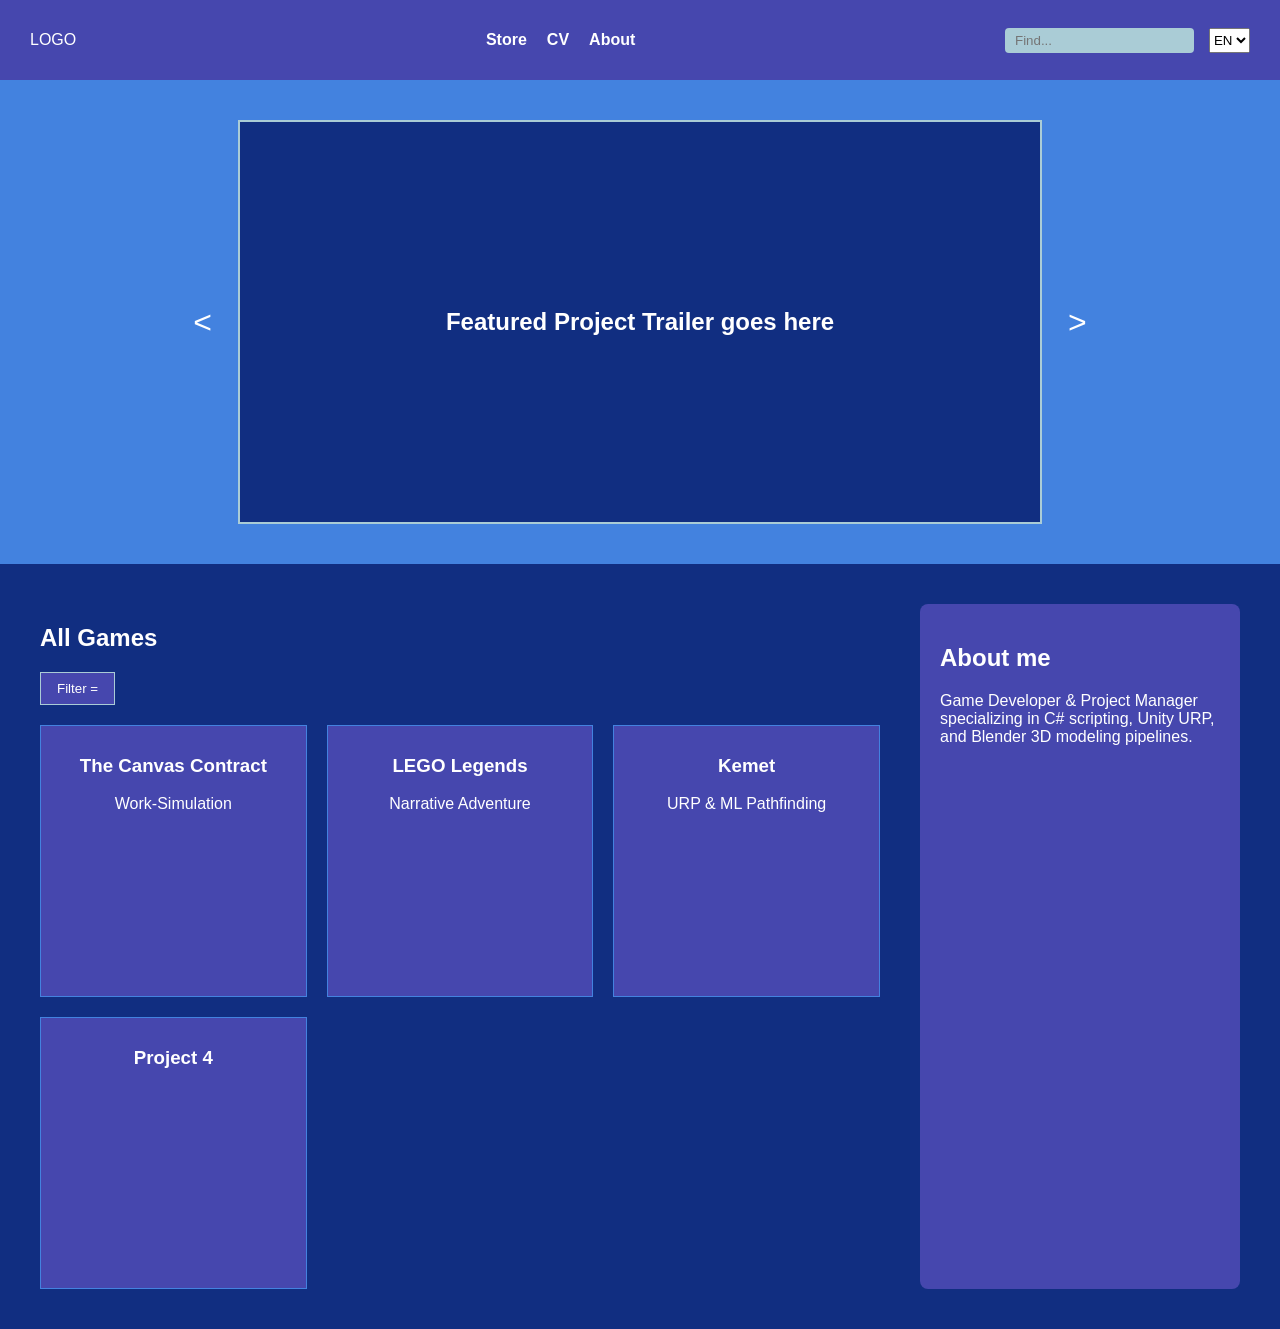
==== index.html @ d2146a0a "base system added" ====
<!DOCTYPE html>
<html lang="en">

<head>
    <meta charset="UTF-8">
    <meta name="viewport" content="width=device-width, initial-scale=1.0">
    <title>My Game Store Portfolio</title>
    <link rel="stylesheet" href="styles.css">
</head>

<body>

    <nav>
        <div class="logo">LOGO</div>
        <ul class="nav-links">
            <li><a href="index.html">Store</a></li>
            <li><a href="#">CV</a></li>
            <li><a href="#">About</a></li>
        </ul>
        <div class="nav-controls">
            <input type="text" class="search-bar" placeholder="Find...">
            <select class="language-dropdown">
                <option>EN</option>
            </select>
        </div>
    </nav>

    <header class="hero">
        <button class="carousel-btn" id="prevBtn">&lt;</button>
        <div class="hero-content">
            <h2>Featured Project Trailer goes here</h2>
        </div>
        <button class="carousel-btn" id="nextBtn">&gt;</button>
    </header>

    <div class="main-content">
        <section class="games-section">
            <h2>All Games</h2>
            <button class="filter-btn">Filter =</button>
            <div class="games-grid">
                <div class="game-card" onclick="window.location.href='game.html'">
                    <h3>The Canvas Contract</h3>
                    <p>Work-Simulation</p>
                </div>
                <div class="game-card" onclick="window.location.href='game.html'">
                    <h3>LEGO Legends</h3>
                    <p>Narrative Adventure</p>
                </div>
                <div class="game-card" onclick="window.location.href='game.html'">
                    <h3>Kemet</h3>
                    <p>URP & ML Pathfinding</p>
                </div>
                <div class="game-card">
                    <h3>Project 4</h3>
                </div>
            </div>
        </section>

        <aside class="about-section">
            <h2>About me</h2>
            <p>Game Developer & Project Manager specializing in C# scripting, Unity URP, and Blender 3D modeling
                pipelines.</p>
            <div class="social-icons">
            </div>
        </aside>
    </div>

    <script src="script.js"></script>
</body>

</html>
---- styles.css ----
/* --- CSS VARIABLES (Your Color Palette) --- */
:root {
    --dark-navy: #112e81;
    --royal-blue: #4647ae;
    --bright-blue: #4382df;
    --ice-blue: #aaccd6;
    --white: #ffffff;
}

body {
    margin: 0;
    font-family: 'Segoe UI', Tahoma, Geneva, Verdana, sans-serif;
    background-color: var(--dark-navy);
    color: var(--white);
}

/* --- NAVIGATION BAR --- */
nav {
    display: flex;
    justify-content: space-between;
    align-items: center;
    padding: 15px 30px;
    background-color: var(--royal-blue);
}

.nav-links {
    display: flex;
    gap: 20px;
    list-style: none;
}

.nav-links a {
    color: var(--white);
    text-decoration: none;
    font-weight: bold;
}

.nav-controls {
    display: flex;
    gap: 15px;
}

.search-bar {
    padding: 5px 10px;
    border: none;
    border-radius: 4px;
    background-color: var(--ice-blue);
}

/* --- HOMEPAGE HERO CAROUSEL --- */
.hero {
    display: flex;
    justify-content: center;
    align-items: center;
    padding: 40px;
    background-color: var(--bright-blue);
    gap: 20px;
}

.carousel-btn {
    background: none;
    border: none;
    color: var(--white);
    font-size: 2rem;
    cursor: pointer;
}

.hero-content {
    width: 800px;
    height: 400px;
    background-color: var(--dark-navy);
    border: 2px solid var(--ice-blue);
    display: flex;
    justify-content: center;
    align-items: center;
}

/* --- GAMES GRID & ABOUT --- */
.main-content {
    display: flex;
    padding: 40px;
    gap: 40px;
}

.games-section {
    flex: 3;
}

.filter-btn {
    background-color: var(--royal-blue);
    color: var(--white);
    border: 1px solid var(--ice-blue);
    padding: 8px 16px;
    margin-bottom: 20px;
    cursor: pointer;
}

.games-grid {
    display: grid;
    grid-template-columns: repeat(auto-fill, minmax(200px, 1fr));
    gap: 20px;
}

.game-card {
    background-color: var(--royal-blue);
    height: 250px;
    border: 1px solid var(--bright-blue);
    padding: 10px;
    text-align: center;
    cursor: pointer;
    transition: transform 0.2s;
}

.game-card:hover {
    transform: scale(1.05);
    border-color: var(--ice-blue);
}

.about-section {
    flex: 1;
    background-color: var(--royal-blue);
    padding: 20px;
    border-radius: 8px;
}

/* --- GAME DETAILS PAGE --- */
.game-details-container {
    padding: 40px;
    max-width: 1000px;
    margin: 0 auto;
}

.media-viewer {
    background-color: var(--royal-blue);
    height: 500px;
    margin-bottom: 10px;
    border: 2px solid var(--ice-blue);
}

.thumbnail-strip {
    display: flex;
    gap: 10px;
    margin-bottom: 20px;
}

.thumb {
    width: 100px;
    height: 60px;
    background-color: var(--bright-blue);
    cursor: pointer;
}

.play-btn {
    background-color: var(--ice-blue);
    color: var(--dark-navy);
    font-size: 1.5rem;
    font-weight: bold;
    padding: 15px 40px;
    border: none;
    border-radius: 5px;
    cursor: pointer;
    width: 100%;
    margin-bottom: 30px;
}

.info-grid {
    display: grid;
    grid-template-columns: 1fr 1fr;
    gap: 30px;
}

.info-box {
    background-color: var(--royal-blue);
    padding: 20px;
    border-radius: 8px;
}
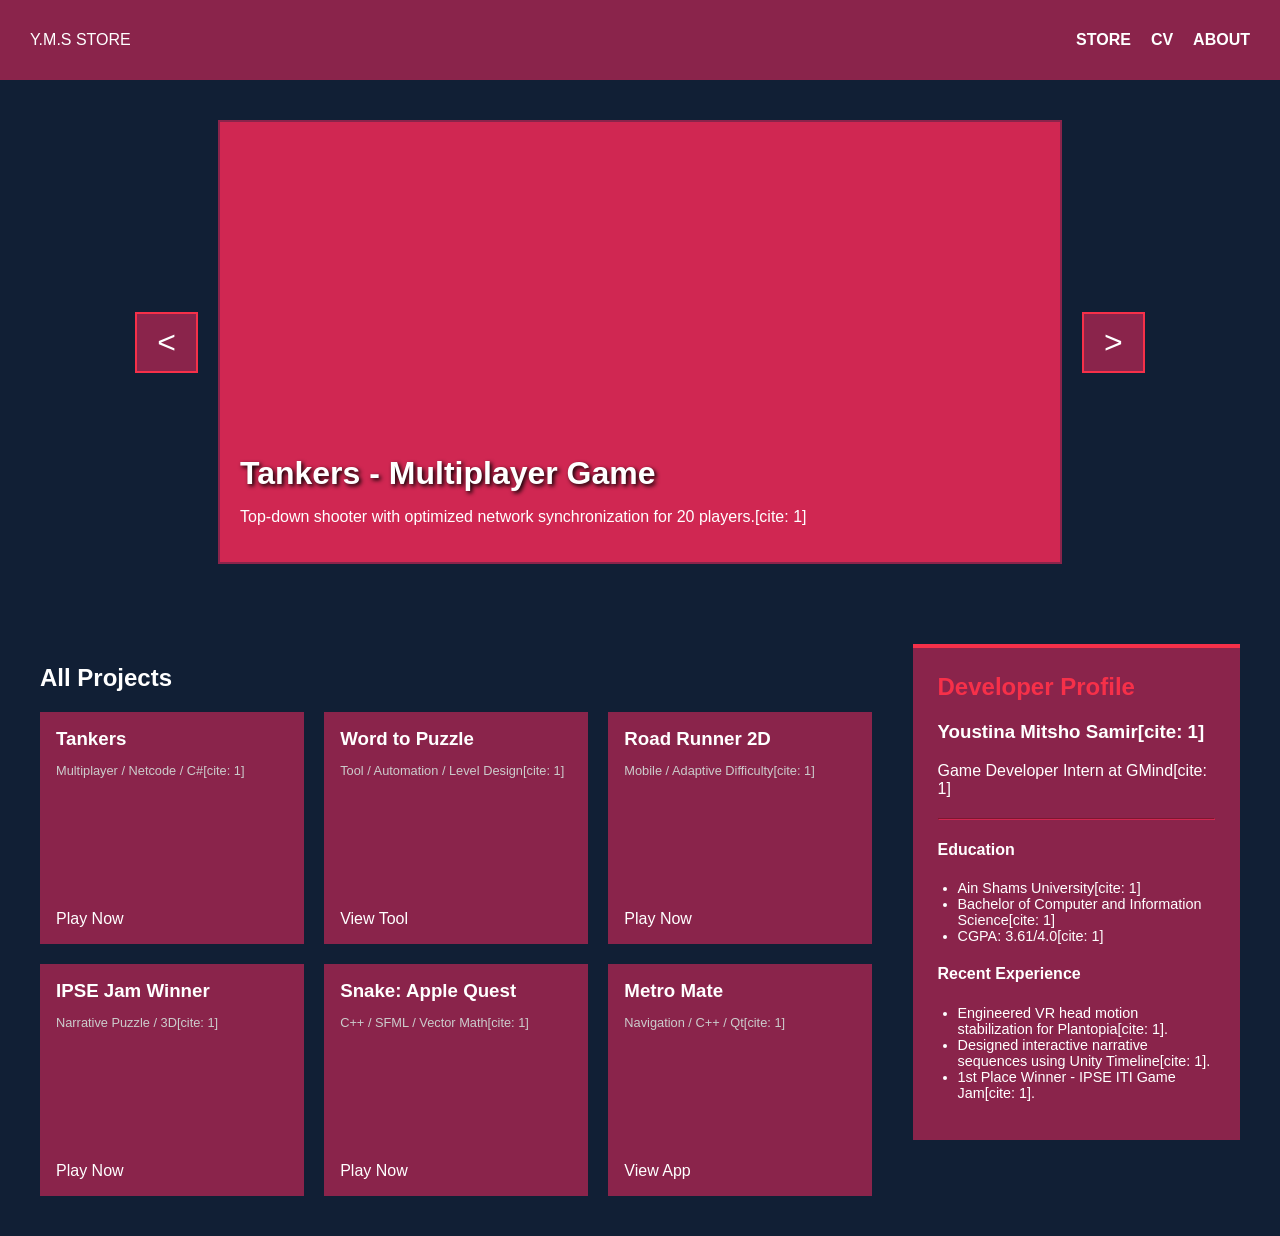
==== commit 51659a65: "palette change and adding info" ====
--- a/index.html
+++ b/index.html
@@ -4,64 +4,107 @@
 <head>
     <meta charset="UTF-8">
     <meta name="viewport" content="width=device-width, initial-scale=1.0">
-    <title>My Game Store Portfolio</title>
+    <title>Youstina Mitsho Samir | Game Developer Store</title>
     <link rel="stylesheet" href="styles.css">
 </head>
 
 <body>
 
     <nav>
-        <div class="logo">LOGO</div>
+        <div class="logo">Y.M.S STORE</div>
         <ul class="nav-links">
             <li><a href="index.html">Store</a></li>
             <li><a href="#">CV</a></li>
             <li><a href="#">About</a></li>
         </ul>
-        <div class="nav-controls">
-            <input type="text" class="search-bar" placeholder="Find...">
-            <select class="language-dropdown">
-                <option>EN</option>
-            </select>
-        </div>
     </nav>
 
     <header class="hero">
         <button class="carousel-btn" id="prevBtn">&lt;</button>
-        <div class="hero-content">
-            <h2>Featured Project Trailer goes here</h2>
+        <div class="hero-content" id="heroDisplay">
+            <div class="hero-info">
+                <h2 id="heroTitle">Tankers - Multiplayer Game</h2>
+                <p id="heroDesc">Top-down shooter with optimized network synchronization for 20 players.[cite: 1]</p>
+            </div>
         </div>
         <button class="carousel-btn" id="nextBtn">&gt;</button>
     </header>
 
     <div class="main-content">
         <section class="games-section">
-            <h2>All Games</h2>
-            <button class="filter-btn">Filter =</button>
+            <h2>All Projects</h2>
             <div class="games-grid">
+                <!-- Project 1 -->
                 <div class="game-card" onclick="window.location.href='game.html'">
-                    <h3>The Canvas Contract</h3>
-                    <p>Work-Simulation</p>
+                    <div>
+                        <h3>Tankers</h3>
+                        <p class="game-tags">Multiplayer / Netcode / C#[cite: 1]</p>
+                    </div>
+                    <span>Play Now</span>
                 </div>
-                <div class="game-card" onclick="window.location.href='game.html'">
-                    <h3>LEGO Legends</h3>
-                    <p>Narrative Adventure</p>
+                <!-- Project 2 -->
+                <div class="game-card">
+                    <div>
+                        <h3>Word to Puzzle</h3>
+                        <p class="game-tags">Tool / Automation / Level Design[cite: 1]</p>
+                    </div>
+                    <span>View Tool</span>
                 </div>
-                <div class="game-card" onclick="window.location.href='game.html'">
-                    <h3>Kemet</h3>
-                    <p>URP & ML Pathfinding</p>
+                <!-- Project 3 -->
+                <div class="game-card">
+                    <div>
+                        <h3>Road Runner 2D</h3>
+                        <p class="game-tags">Mobile / Adaptive Difficulty[cite: 1]</p>
+                    </div>
+                    <span>Play Now</span>
                 </div>
+                <!-- Project 4 -->
                 <div class="game-card">
-                    <h3>Project 4</h3>
+                    <div>
+                        <h3>IPSE Jam Winner</h3>
+                        <p class="game-tags">Narrative Puzzle / 3D[cite: 1]</p>
+                    </div>
+                    <span>Play Now</span>
+                </div>
+                <!-- Project 5 -->
+                <div class="game-card">
+                    <div>
+                        <h3>Snake: Apple Quest</h3>
+                        <p class="game-tags">C++ / SFML / Vector Math[cite: 1]</p>
+                    </div>
+                    <span>Play Now</span>
+                </div>
+                <!-- Project 6 -->
+                <div class="game-card">
+                    <div>
+                        <h3>Metro Mate</h3>
+                        <p class="game-tags">Navigation / C++ / Qt[cite: 1]</p>
+                    </div>
+                    <span>View App</span>
                 </div>
             </div>
         </section>
 
         <aside class="about-section">
-            <h2>About me</h2>
-            <p>Game Developer & Project Manager specializing in C# scripting, Unity URP, and Blender 3D modeling
-                pipelines.</p>
-            <div class="social-icons">
-            </div>
+            <h2>Developer Profile</h2>
+            <h3>Youstina Mitsho Samir[cite: 1]</h3>
+            <p>Game Developer Intern at GMind[cite: 1]</p>
+
+            <hr style="border-color: var(--card-light); margin: 20px 0;">
+
+            <h4>Education</h4>
+            <ul class="cv-list">
+                <li>Ain Shams University[cite: 1]</li>
+                <li>Bachelor of Computer and Information Science[cite: 1]</li>
+                <li>CGPA: 3.61/4.0[cite: 1]</li>
+            </ul>
+
+            <h4>Recent Experience</h4>
+            <ul class="cv-list">
+                <li>Engineered VR head motion stabilization for Plantopia[cite: 1].</li>
+                <li>Designed interactive narrative sequences using Unity Timeline[cite: 1].</li>
+                <li>1st Place Winner - IPSE ITI Game Jam[cite: 1].</li>
+            </ul>
         </aside>
     </div>
 
--- a/styles.css
+++ b/styles.css
@@ -1,26 +1,28 @@
-/* --- CSS VARIABLES (Your Color Palette) --- */
+/* --- CSS VARIABLES (New Palette) --- */
 :root {
-    --dark-navy: #112e81;
-    --royal-blue: #4647ae;
-    --bright-blue: #4382df;
-    --ice-blue: #aaccd6;
-    --white: #ffffff;
+    --base-dark: #111f35;
+    --card-dark: #8a244b;
+    --card-light: #d02752;
+    --action-red: #f63049;
+    --text-main: #ffffff;
+    --text-muted: #cccccc;
 }
 
 body {
     margin: 0;
     font-family: 'Segoe UI', Tahoma, Geneva, Verdana, sans-serif;
-    background-color: var(--dark-navy);
-    color: var(--white);
+    background-color: var(--base-dark);
+    color: var(--text-main);
 }
 
-/* --- NAVIGATION BAR --- */
+/* --- NAVIGATION --- */
 nav {
     display: flex;
     justify-content: space-between;
     align-items: center;
     padding: 15px 30px;
-    background-color: var(--royal-blue);
+    background-color: var(--card-dark);
+    box-shadow: 0 4px 6px rgba(0, 0, 0, 0.3);
 }
 
 .nav-links {
@@ -30,52 +32,60 @@
 }
 
 .nav-links a {
-    color: var(--white);
+    color: var(--text-main);
     text-decoration: none;
     font-weight: bold;
+    text-transform: uppercase;
 }
 
-.nav-controls {
-    display: flex;
-    gap: 15px;
+.nav-links a:hover {
+    color: var(--action-red);
 }
 
-.search-bar {
-    padding: 5px 10px;
-    border: none;
-    border-radius: 4px;
-    background-color: var(--ice-blue);
-}
-
-/* --- HOMEPAGE HERO CAROUSEL --- */
+/* --- HERO CAROUSEL --- */
 .hero {
     display: flex;
     justify-content: center;
     align-items: center;
     padding: 40px;
-    background-color: var(--bright-blue);
+    background-color: var(--base-dark);
     gap: 20px;
 }
 
 .carousel-btn {
-    background: none;
-    border: none;
-    color: var(--white);
+    background-color: var(--card-dark);
+    border: 2px solid var(--action-red);
+    color: var(--text-main);
     font-size: 2rem;
+    padding: 10px 20px;
     cursor: pointer;
+    transition: 0.3s;
+}
+
+.carousel-btn:hover {
+    background-color: var(--action-red);
 }
 
 .hero-content {
     width: 800px;
     height: 400px;
-    background-color: var(--dark-navy);
-    border: 2px solid var(--ice-blue);
+    background-color: var(--card-light);
     display: flex;
-    justify-content: center;
-    align-items: center;
+    flex-direction: column;
+    justify-content: flex-end;
+    padding: 20px;
+    background-size: cover;
+    background-position: center;
+    border: 2px solid var(--card-dark);
 }
 
-/* --- GAMES GRID & ABOUT --- */
+.hero-info h2 {
+    margin: 0 0 10px 0;
+    font-size: 2rem;
+    text-shadow: 2px 2px 4px #000;
+}
+
+/* --- MAIN CONTENT & GRID --- */
 .main-content {
     display: flex;
     padding: 40px;
@@ -86,91 +96,56 @@
     flex: 3;
 }
 
-.filter-btn {
-    background-color: var(--royal-blue);
-    color: var(--white);
-    border: 1px solid var(--ice-blue);
-    padding: 8px 16px;
-    margin-bottom: 20px;
-    cursor: pointer;
-}
-
 .games-grid {
     display: grid;
-    grid-template-columns: repeat(auto-fill, minmax(200px, 1fr));
+    grid-template-columns: repeat(auto-fill, minmax(220px, 1fr));
     gap: 20px;
 }
 
 .game-card {
-    background-color: var(--royal-blue);
-    height: 250px;
-    border: 1px solid var(--bright-blue);
-    padding: 10px;
-    text-align: center;
+    background-color: var(--card-dark);
+    border: 1px solid var(--card-dark);
+    padding: 15px;
+    text-align: left;
     cursor: pointer;
-    transition: transform 0.2s;
+    transition: all 0.2s ease-in-out;
+    display: flex;
+    flex-direction: column;
+    justify-content: space-between;
+    height: 200px;
 }
 
 .game-card:hover {
-    transform: scale(1.05);
-    border-color: var(--ice-blue);
+    transform: translateY(-5px);
+    background-color: var(--card-light);
+    border-color: var(--action-red);
+    box-shadow: 0 5px 15px rgba(246, 48, 73, 0.4);
 }
 
+.game-card h3 {
+    margin: 0 0 10px 0;
+}
+
+.game-tags {
+    font-size: 0.8rem;
+    color: var(--text-muted);
+}
+
+/* --- ABOUT ME SIDEBAR --- */
 .about-section {
     flex: 1;
-    background-color: var(--royal-blue);
-    padding: 20px;
-    border-radius: 8px;
+    background-color: var(--card-dark);
+    padding: 25px;
+    height: fit-content;
+    border-top: 4px solid var(--action-red);
 }
 
-/* --- GAME DETAILS PAGE --- */
-.game-details-container {
-    padding: 40px;
-    max-width: 1000px;
-    margin: 0 auto;
+.about-section h2 {
+    margin-top: 0;
+    color: var(--action-red);
 }
 
-.media-viewer {
-    background-color: var(--royal-blue);
-    height: 500px;
-    margin-bottom: 10px;
-    border: 2px solid var(--ice-blue);
-}
-
-.thumbnail-strip {
-    display: flex;
-    gap: 10px;
-    margin-bottom: 20px;
-}
-
-.thumb {
-    width: 100px;
-    height: 60px;
-    background-color: var(--bright-blue);
-    cursor: pointer;
-}
-
-.play-btn {
-    background-color: var(--ice-blue);
-    color: var(--dark-navy);
-    font-size: 1.5rem;
-    font-weight: bold;
-    padding: 15px 40px;
-    border: none;
-    border-radius: 5px;
-    cursor: pointer;
-    width: 100%;
-    margin-bottom: 30px;
-}
-
-.info-grid {
-    display: grid;
-    grid-template-columns: 1fr 1fr;
-    gap: 30px;
-}
-
-.info-box {
-    background-color: var(--royal-blue);
-    padding: 20px;
-    border-radius: 8px;
+.cv-list {
+    padding-left: 20px;
+    font-size: 0.9rem;
 }
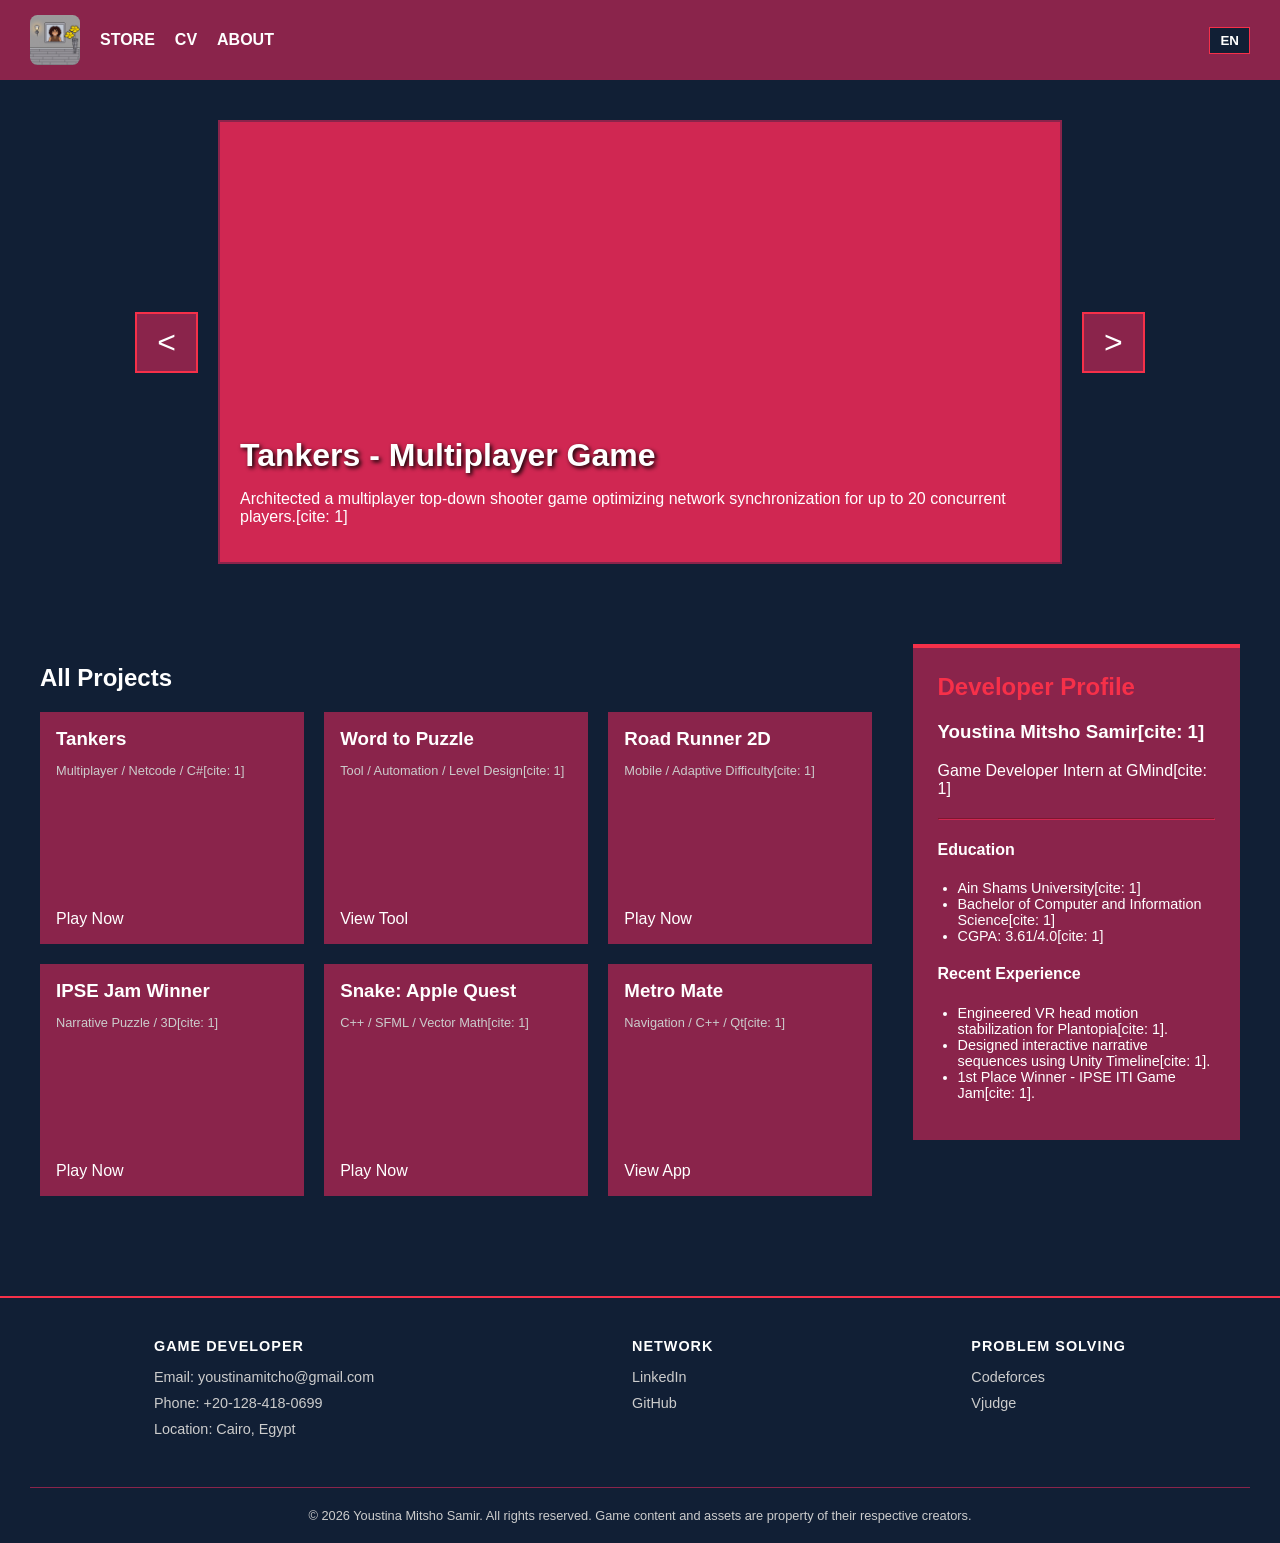
==== commit ff039ae6: "adjusted the nav bar" ====
--- a/index.html
+++ b/index.html
@@ -5,18 +5,26 @@
     <meta charset="UTF-8">
     <meta name="viewport" content="width=device-width, initial-scale=1.0">
     <title>Youstina Mitsho Samir | Game Developer Store</title>
-    <link rel="stylesheet" href="styles.css">
+    <link rel="stylesheet" href="CSS/styles.css">
 </head>
 
 <body>
 
+    <!-- 1. UNIVERSAL HEADER (Paste at the top of every page) -->
     <nav>
-        <div class="logo">Y.M.S STORE</div>
-        <ul class="nav-links">
-            <li><a href="index.html">Store</a></li>
-            <li><a href="#">CV</a></li>
-            <li><a href="#">About</a></li>
-        </ul>
+        <div class="nav-left">
+            <div class="portfolio-header-container">
+                <img src="Assets\Personal\Logo.png" alt="Pixel Avatar" class="portfolio-avatar">
+            </div>
+            <ul class="nav-links">
+                <li><a href="index.html">Store</a></li>
+                <li><a href="cv.html">CV</a></li>
+                <li><a href="about.html">About</a></li>
+            </ul>
+        </div>
+        <div class="nav-right">
+            <button class="language-btn">EN</button>
+        </div>
     </nav>
 
     <header class="hero">
@@ -108,7 +116,49 @@
         </aside>
     </div>
 
-    <script src="script.js"></script>
+    <script src="scripts.js"></script>
+</body>
+<footer>
+    <div class="footer-content">
+        <!-- Contact Info -->
+        <div class="footer-section">
+            <h4>Game Developer</h4>
+            <ul>
+                <li>Email: youstinamitcho@gmail.com</li> <!--[cite: 1] -->
+                <li>Phone: +20-128-418-0699</li> <!--[cite: 1] -->
+                <li>Location: Cairo, Egypt</li> <!--[cite: 1] -->
+            </ul>
+        </div>
+
+        <!-- Professional Links -->
+        <div class="footer-section">
+            <h4>Network</h4>
+            <ul>
+                <li><a href="https://www.linkedin.com/in/youstina-mitcho" target="_blank">LinkedIn</a></li>
+                <!--[cite: 1] -->
+                <li><a href="https://github.com/YoustinaMitsho" target="_blank">GitHub</a></li> <!--[cite: 1] -->
+            </ul>
+        </div>
+
+        <!-- Competitive Programming -->
+        <div class="footer-section">
+            <h4>Problem Solving</h4>
+            <ul>
+                <li><a href="https://codeforces.com/profile/YoustinaM" target="_blank">Codeforces</a></li>
+                <!--[cite: 1] -->
+                <li><a href="https://vjudge.net/user/Youstina_Mitsho" target="_blank">Vjudge</a></li> <!--[cite: 1] -->
+            </ul>
+        </div>
+    </div>
+
+    <div class="copyright">
+        &copy; 2026 Youstina Mitsho Samir. All rights reserved. Game content and assets are property of their respective
+        creators.
+    </div>
+</footer>
+
+<!-- Script tags go after the footer -->
+<script src="scripts.js"></script>
 </body>
 
 </html>
--- a/CSS/styles.css
+++ b/CSS/styles.css
@@ -0,0 +1,369 @@
+/* --- CSS VARIABLES (New Palette) --- */
+:root {
+    --base-dark: #111f35;
+    --card-dark: #8a244b;
+    --card-light: #d02752;
+    --action-red: #f63049;
+    --text-main: #ffffff;
+    --text-muted: #cccccc;
+}
+
+body {
+    margin: 0;
+    font-family: 'Segoe UI', Tahoma, Geneva, Verdana, sans-serif;
+    background-color: var(--base-dark);
+    color: var(--text-main);
+}
+
+/* --- UPDATED NAVIGATION HEADER --- */
+nav {
+    display: flex;
+    justify-content: space-between;
+    /* Creates the "huge gap" between left and right groups */
+    align-items: center;
+    padding: 15px 30px;
+    background-color: var(--card-dark);
+    box-shadow: 0 4px 6px rgba(0, 0, 0, 0.3);
+}
+
+.nav-left {
+    display: flex;
+    align-items: center;
+    gap: 20px;
+    /* The "mini gap" between logo and links */
+}
+
+/* Forces the container to be a reasonable size and centers the image */
+.portfolio-header-container {
+    width: 50px;
+    height: 50px;
+    display: flex;
+    justify-content: center;
+    align-items: center;
+    flex-shrink: 0;
+    overflow: hidden;
+}
+
+/* Forces the giant image to shrink to the container's bounds */
+.portfolio-avatar {
+    width: 100%;
+    height: 100%;
+    object-fit: cover;
+    display: block;
+    border-radius: 15%;
+}
+
+/* Optional: Add a smooth hover effect */
+.logo-link:hover .site-logo {
+    opacity: 0.85;
+    transition: opacity 0.2s ease-in-out;
+}
+
+.nav-links {
+    display: flex;
+    gap: 20px;
+    /* Gap between Store, CV, and About */
+    list-style: none;
+    margin: 0;
+    padding: 0;
+}
+
+.nav-links a {
+    color: var(--text-main);
+    text-decoration: none;
+    font-weight: bold;
+    text-transform: uppercase;
+    transition: color 0.2s;
+}
+
+.nav-links a:hover {
+    color: var(--action-red);
+}
+
+.language-btn {
+    background-color: var(--base-dark);
+    color: var(--text-main);
+    border: 1px solid var(--action-red);
+    padding: 5px 10px;
+    cursor: pointer;
+    font-weight: bold;
+}
+
+/* --- CV PAGE: CARD LAYOUT --- */
+.cv-container {
+    padding: 40px;
+    max-width: 1200px;
+    margin: 0 auto;
+}
+
+.cv-section-title {
+    border-bottom: 2px solid var(--action-red);
+    padding-bottom: 10px;
+    margin-top: 40px;
+    color: var(--action-red);
+}
+
+.cv-grid {
+    display: grid;
+    grid-template-columns: repeat(auto-fill, minmax(300px, 1fr));
+    gap: 20px;
+    margin-top: 20px;
+}
+
+.cv-card {
+    background-color: var(--card-dark);
+    border: 1px solid var(--card-light);
+    padding: 20px;
+    border-radius: 8px;
+    transition: transform 0.2s;
+}
+
+.cv-card:hover {
+    transform: translateY(-5px);
+    border-color: var(--action-red);
+}
+
+.cv-card h3 {
+    margin: 0 0 5px 0;
+    color: var(--text-main);
+}
+
+.cv-card h4 {
+    margin: 0 0 10px 0;
+    color: var(--text-muted);
+    font-size: 0.9rem;
+}
+
+.cv-card p,
+.cv-card ul {
+    font-size: 0.9rem;
+    margin: 0;
+    padding-left: 15px;
+}
+
+/* --- ABOUT PAGE: RPG PROFILE --- */
+.about-container {
+    display: flex;
+    padding: 40px;
+    gap: 40px;
+    max-width: 1000px;
+    margin: 0 auto;
+}
+
+.profile-column {
+    flex: 1;
+    text-align: center;
+    background-color: var(--card-dark);
+    padding: 30px;
+    border: 2px solid var(--card-light);
+    border-radius: 8px;
+    height: fit-content;
+}
+
+.pixel-avatar {
+    width: 150px;
+    height: 150px;
+    background-color: var(--base-dark);
+    border: 4px dashed var(--action-red);
+    margin: 0 auto 20px auto;
+    display: flex;
+    align-items: center;
+    justify-content: center;
+    font-size: 0.8rem;
+    color: var(--text-muted);
+}
+
+.info-column {
+    flex: 2;
+}
+
+/* Skills as "Race" bars */
+.skill-track {
+    width: 100%;
+    background-color: var(--base-dark);
+    border: 1px solid var(--card-light);
+    height: 20px;
+    margin-bottom: 15px;
+    border-radius: 10px;
+    overflow: hidden;
+    position: relative;
+}
+
+.skill-fill {
+    background-color: var(--action-red);
+    height: 100%;
+}
+
+.skill-label {
+    position: absolute;
+    top: 0;
+    left: 10px;
+    font-size: 0.8rem;
+    font-weight: bold;
+    line-height: 20px;
+    text-shadow: 1px 1px 2px #000;
+}
+
+/* --- HERO CAROUSEL --- */
+.hero {
+    display: flex;
+    justify-content: center;
+    align-items: center;
+    padding: 40px;
+    background-color: var(--base-dark);
+    gap: 20px;
+}
+
+.carousel-btn {
+    background-color: var(--card-dark);
+    border: 2px solid var(--action-red);
+    color: var(--text-main);
+    font-size: 2rem;
+    padding: 10px 20px;
+    cursor: pointer;
+    transition: 0.3s;
+}
+
+.carousel-btn:hover {
+    background-color: var(--action-red);
+}
+
+.hero-content {
+    width: 800px;
+    height: 400px;
+    background-color: var(--card-light);
+    display: flex;
+    flex-direction: column;
+    justify-content: flex-end;
+    padding: 20px;
+    background-size: cover;
+    background-position: center;
+    border: 2px solid var(--card-dark);
+}
+
+.hero-info h2 {
+    margin: 0 0 10px 0;
+    font-size: 2rem;
+    text-shadow: 2px 2px 4px #000;
+}
+
+/* --- MAIN CONTENT & GRID --- */
+.main-content {
+    display: flex;
+    padding: 40px;
+    gap: 40px;
+}
+
+.games-section {
+    flex: 3;
+}
+
+.games-grid {
+    display: grid;
+    grid-template-columns: repeat(auto-fill, minmax(220px, 1fr));
+    gap: 20px;
+}
+
+.game-card {
+    background-color: var(--card-dark);
+    border: 1px solid var(--card-dark);
+    padding: 15px;
+    text-align: left;
+    cursor: pointer;
+    transition: all 0.2s ease-in-out;
+    display: flex;
+    flex-direction: column;
+    justify-content: space-between;
+    height: 200px;
+}
+
+.game-card:hover {
+    transform: translateY(-5px);
+    background-color: var(--card-light);
+    border-color: var(--action-red);
+    box-shadow: 0 5px 15px rgba(246, 48, 73, 0.4);
+}
+
+.game-card h3 {
+    margin: 0 0 10px 0;
+}
+
+.game-tags {
+    font-size: 0.8rem;
+    color: var(--text-muted);
+}
+
+/* --- ABOUT ME SIDEBAR --- */
+.about-section {
+    flex: 1;
+    background-color: var(--card-dark);
+    padding: 25px;
+    height: fit-content;
+    border-top: 4px solid var(--action-red);
+}
+
+.about-section h2 {
+    margin-top: 0;
+    color: var(--action-red);
+}
+
+.cv-list {
+    padding-left: 20px;
+    font-size: 0.9rem;
+}
+
+/* --- FOOTER --- */
+footer {
+    background-color: var(--base-dark);
+    border-top: 2px solid var(--action-red);
+    padding: 40px 30px 20px 30px;
+    margin-top: 60px;
+    /* Pushes the footer down from the main content */
+    color: var(--text-muted);
+    font-size: 0.9rem;
+}
+
+.footer-content {
+    display: flex;
+    justify-content: space-around;
+    flex-wrap: wrap;
+    gap: 30px;
+    max-width: 1200px;
+    margin: 0 auto;
+}
+
+.footer-section h4 {
+    color: var(--text-main);
+    margin-top: 0;
+    margin-bottom: 15px;
+    text-transform: uppercase;
+    letter-spacing: 1px;
+}
+
+.footer-section ul {
+    list-style: none;
+    padding: 0;
+    margin: 0;
+}
+
+.footer-section ul li {
+    margin-bottom: 10px;
+}
+
+.footer-section ul li a {
+    color: var(--text-muted);
+    text-decoration: none;
+    transition: color 0.2s;
+}
+
+.footer-section ul li a:hover {
+    color: var(--action-red);
+}
+
+.copyright {
+    text-align: center;
+    margin-top: 40px;
+    padding-top: 20px;
+    border-top: 1px solid var(--card-dark);
+    font-size: 0.8rem;
+}
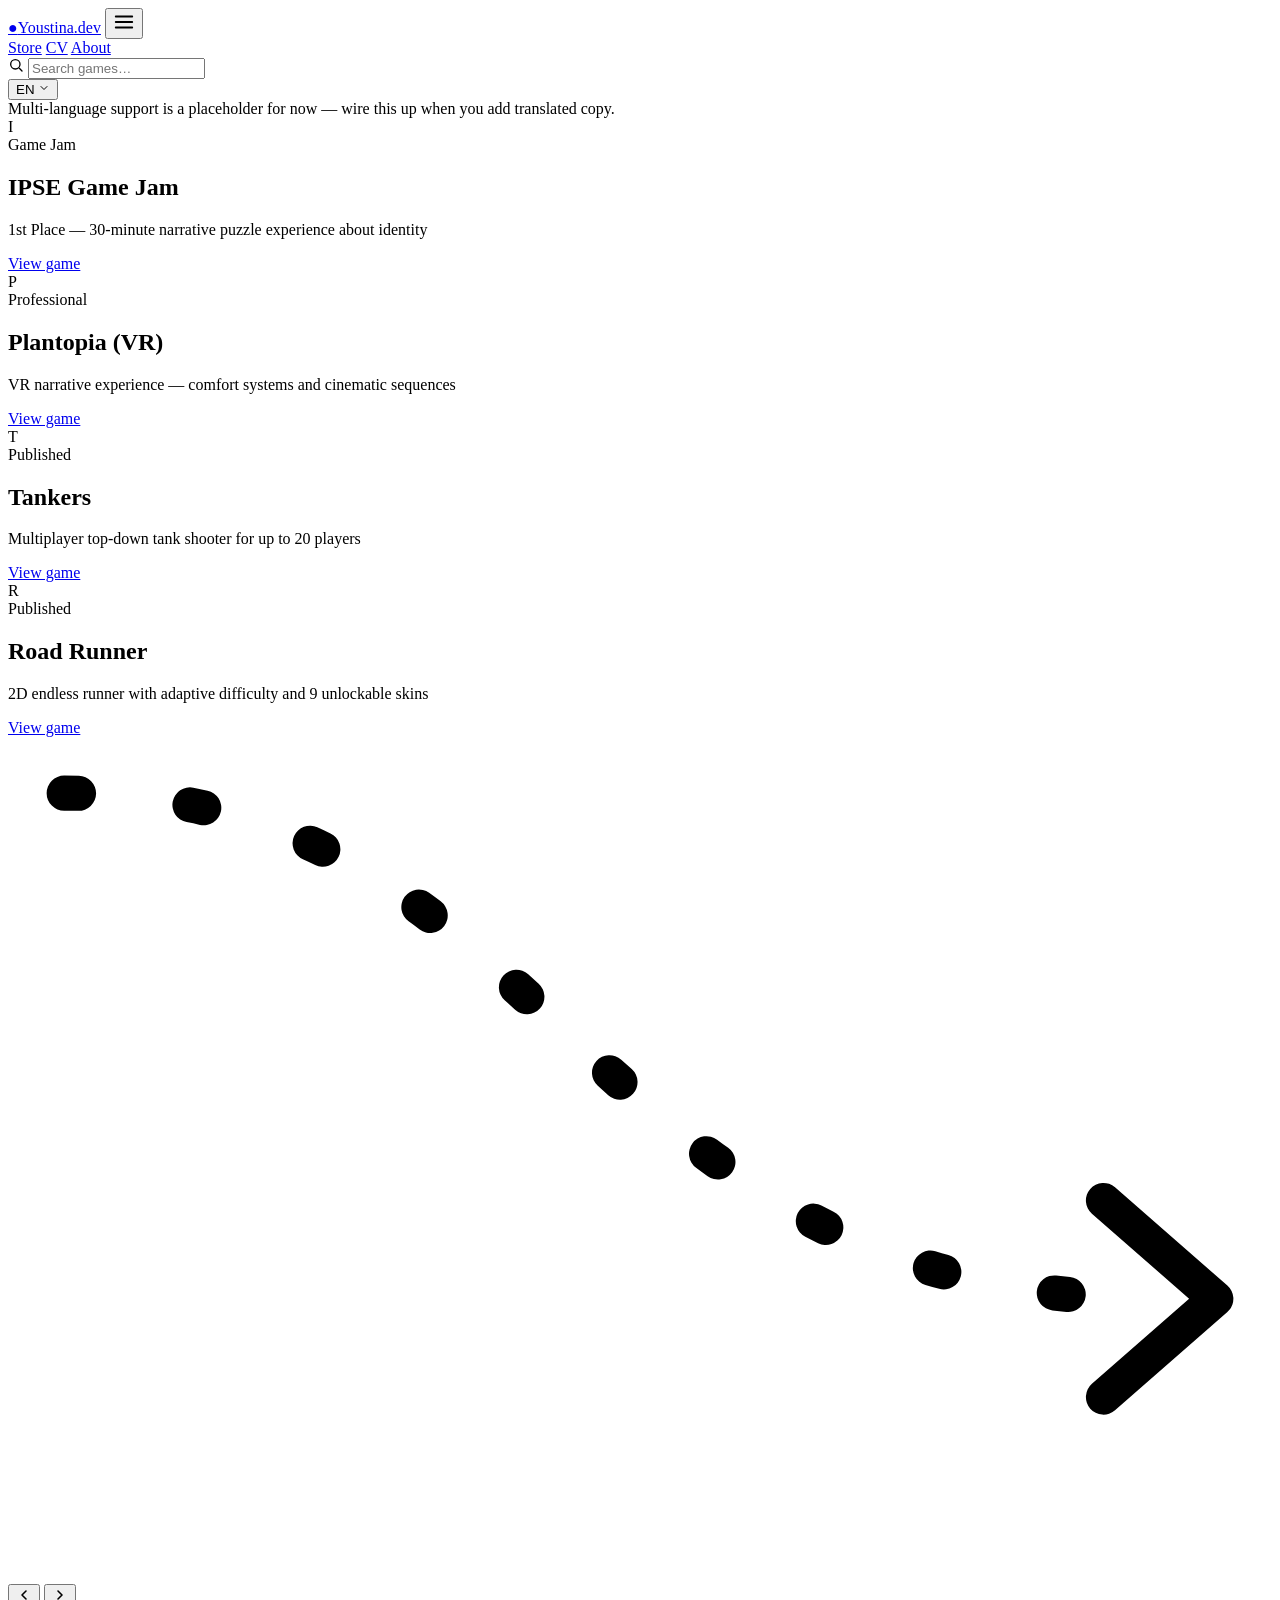
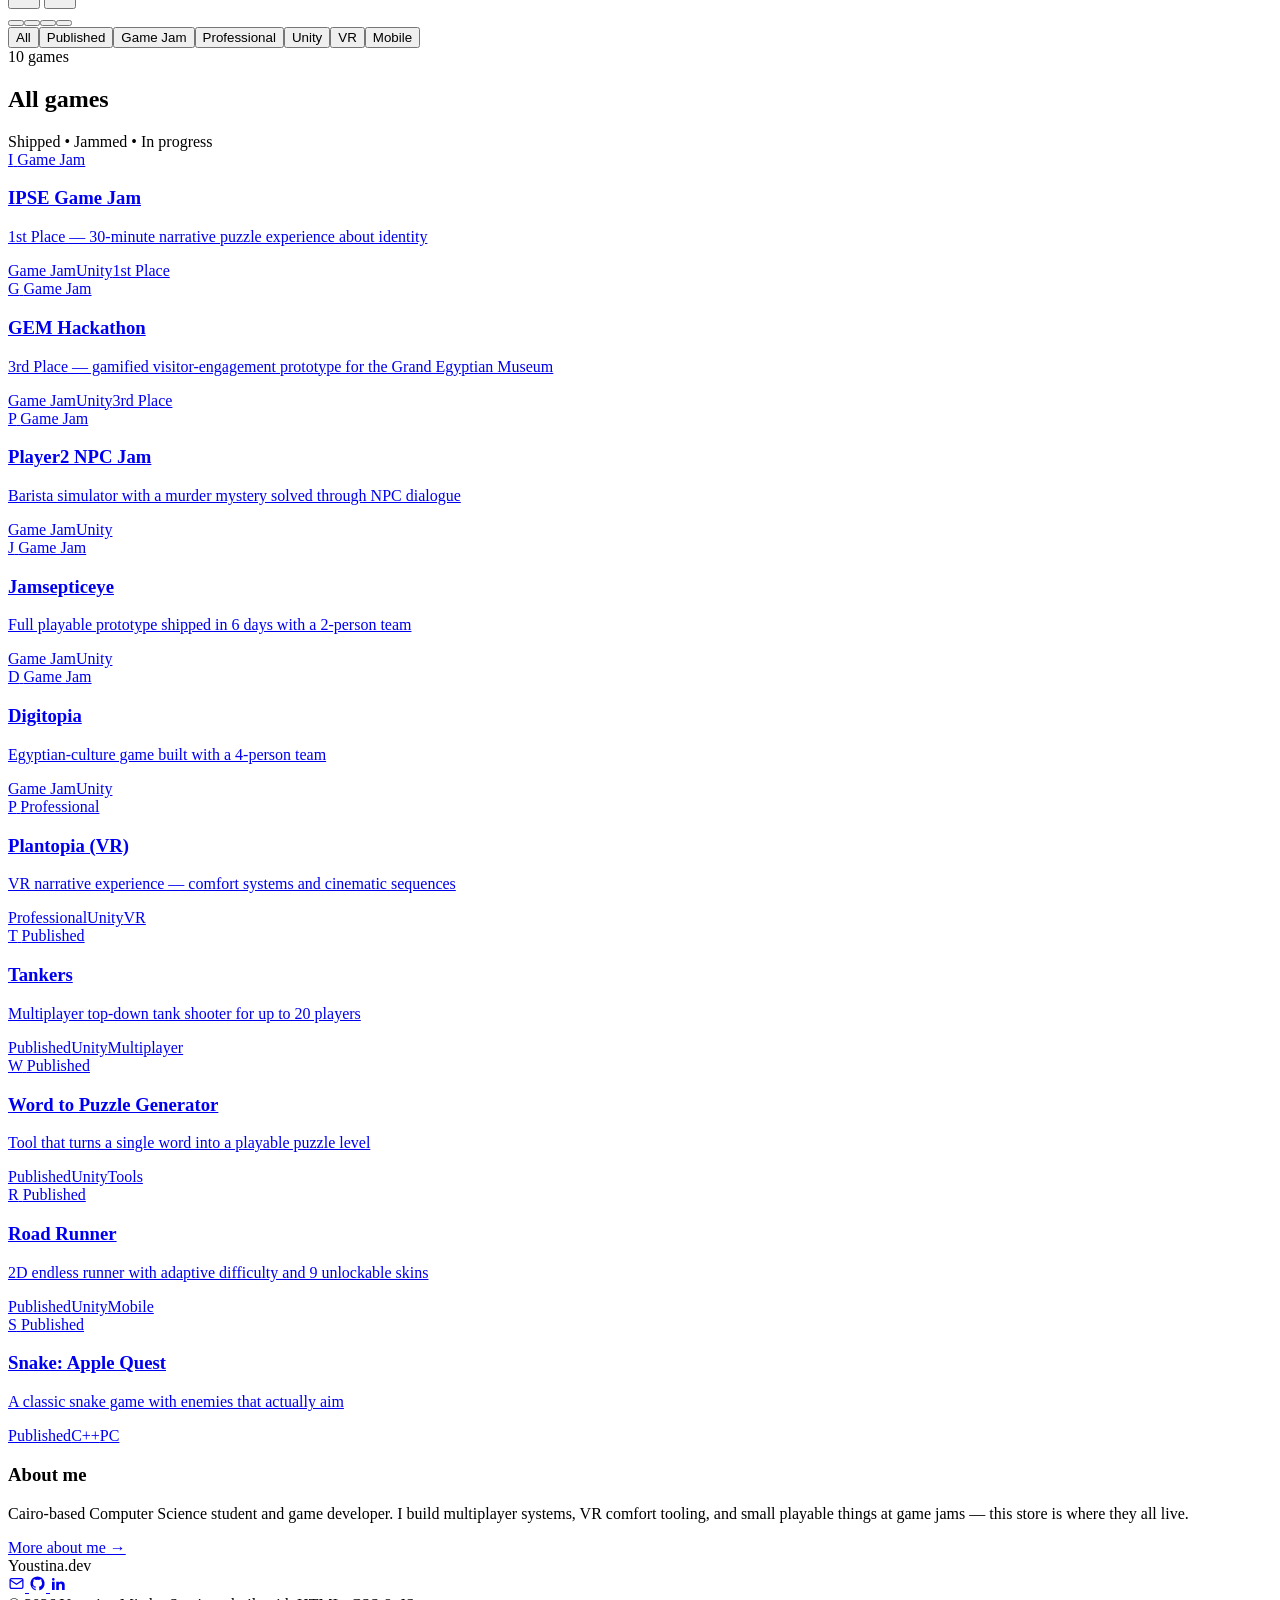
==== commit b321e354: "First draft adjusted" ====
--- a/index.html
+++ b/index.html
@@ -1,164 +1,112 @@
 <!DOCTYPE html>
 <html lang="en">
-
 <head>
-    <meta charset="UTF-8">
-    <meta name="viewport" content="width=device-width, initial-scale=1.0">
-    <title>Youstina Mitsho Samir | Game Developer Store</title>
-    <link rel="stylesheet" href="CSS/styles.css">
+<meta charset="UTF-8" />
+<meta name="viewport" content="width=device-width, initial-scale=1.0" />
+<title>Youstina Mitsho — Game Dev Store</title>
+<meta name="description" content="Youstina Mitsho's game development portfolio, presented as a playable store of shipped games, jam entries, and prototypes." />
+<link rel="preconnect" href="https://fonts.googleapis.com" />
+<link rel="preconnect" href="https://fonts.gstatic.com" crossorigin />
+<link href="https://fonts.googleapis.com/css2?family=Baloo+2:wght@500;600;700;800&family=Manrope:wght@400;500;600;700&family=JetBrains+Mono:wght@400;500;700&display=swap" rel="stylesheet" />
+<link rel="stylesheet" href="css/style.css" />
 </head>
-
 <body>
 
-    <!-- 1. UNIVERSAL HEADER (Paste at the top of every page) -->
-    <nav>
-        <div class="nav-left">
-            <div class="portfolio-header-container">
-                <img src="Assets\Personal\Logo.png" alt="Pixel Avatar" class="portfolio-avatar">
-            </div>
-            <ul class="nav-links">
-                <li><a href="index.html">Store</a></li>
-                <li><a href="cv.html">CV</a></li>
-                <li><a href="about.html">About</a></li>
-            </ul>
-        </div>
-        <div class="nav-right">
-            <button class="language-btn">EN</button>
-        </div>
+<header class="site-header">
+  <div class="container">
+    <a href="index.html" class="logo"><span class="logo-dot">●</span>Youstina<span style="color:var(--coral)">.dev</span></a>
+
+    <button class="nav-toggle" aria-label="Toggle menu">
+      <svg width="22" height="22" viewBox="0 0 24 24" fill="none"><path d="M3 6h18M3 12h18M3 18h18" stroke="currentColor" stroke-width="2" stroke-linecap="round"/></svg>
+    </button>
+
+    <nav class="main-nav">
+      <a href="index.html" class="active">Store</a>
+      <a href="cv.html">CV</a>
+      <a href="about.html">About</a>
     </nav>
 
-    <header class="hero">
-        <button class="carousel-btn" id="prevBtn">&lt;</button>
-        <div class="hero-content" id="heroDisplay">
-            <div class="hero-info">
-                <h2 id="heroTitle">Tankers - Multiplayer Game</h2>
-                <p id="heroDesc">Top-down shooter with optimized network synchronization for 20 players.[cite: 1]</p>
-            </div>
-        </div>
-        <button class="carousel-btn" id="nextBtn">&gt;</button>
-    </header>
+    <form class="header-search-form" role="search">
+      <div class="header-search">
+        <svg width="16" height="16" viewBox="0 0 24 24" fill="none"><circle cx="11" cy="11" r="7" stroke="currentColor" stroke-width="2"/><path d="M21 21l-4-4" stroke="currentColor" stroke-width="2" stroke-linecap="round"/></svg>
+        <input type="text" placeholder="Search games…" aria-label="Search games" />
+      </div>
+    </form>
 
-    <div class="main-content">
-        <section class="games-section">
-            <h2>All Projects</h2>
-            <div class="games-grid">
-                <!-- Project 1 -->
-                <div class="game-card" onclick="window.location.href='game.html'">
-                    <div>
-                        <h3>Tankers</h3>
-                        <p class="game-tags">Multiplayer / Netcode / C#[cite: 1]</p>
-                    </div>
-                    <span>Play Now</span>
-                </div>
-                <!-- Project 2 -->
-                <div class="game-card">
-                    <div>
-                        <h3>Word to Puzzle</h3>
-                        <p class="game-tags">Tool / Automation / Level Design[cite: 1]</p>
-                    </div>
-                    <span>View Tool</span>
-                </div>
-                <!-- Project 3 -->
-                <div class="game-card">
-                    <div>
-                        <h3>Road Runner 2D</h3>
-                        <p class="game-tags">Mobile / Adaptive Difficulty[cite: 1]</p>
-                    </div>
-                    <span>Play Now</span>
-                </div>
-                <!-- Project 4 -->
-                <div class="game-card">
-                    <div>
-                        <h3>IPSE Jam Winner</h3>
-                        <p class="game-tags">Narrative Puzzle / 3D[cite: 1]</p>
-                    </div>
-                    <span>Play Now</span>
-                </div>
-                <!-- Project 5 -->
-                <div class="game-card">
-                    <div>
-                        <h3>Snake: Apple Quest</h3>
-                        <p class="game-tags">C++ / SFML / Vector Math[cite: 1]</p>
-                    </div>
-                    <span>Play Now</span>
-                </div>
-                <!-- Project 6 -->
-                <div class="game-card">
-                    <div>
-                        <h3>Metro Mate</h3>
-                        <p class="game-tags">Navigation / C++ / Qt[cite: 1]</p>
-                    </div>
-                    <span>View App</span>
-                </div>
-            </div>
-        </section>
+    <div class="lang-select">
+      <button type="button">EN
+        <svg width="12" height="12" viewBox="0 0 24 24" fill="none"><path d="M6 9l6 6 6-6" stroke="currentColor" stroke-width="2" stroke-linecap="round" stroke-linejoin="round"/></svg>
+      </button>
+      <div class="lang-note">Multi-language support is a placeholder for now — wire this up when you add translated copy.</div>
+    </div>
+  </div>
+</header>
 
-        <aside class="about-section">
-            <h2>Developer Profile</h2>
-            <h3>Youstina Mitsho Samir[cite: 1]</h3>
-            <p>Game Developer Intern at GMind[cite: 1]</p>
+<main>
 
-            <hr style="border-color: var(--card-light); margin: 20px 0;">
+  <section class="hero" aria-label="Featured games">
+    <div class="hero-frame">
+      <div id="heroTrack"><!-- slides injected by store.js --></div>
 
-            <h4>Education</h4>
-            <ul class="cv-list">
-                <li>Ain Shams University[cite: 1]</li>
-                <li>Bachelor of Computer and Information Science[cite: 1]</li>
-                <li>CGPA: 3.61/4.0[cite: 1]</li>
-            </ul>
+      <svg class="hero-cable" viewBox="0 0 90 60" fill="none" xmlns="http://www.w3.org/2000/svg" aria-hidden="true">
+        <path d="M4 4 C 40 4, 40 40, 82 40" stroke="currentColor" stroke-width="2.5" stroke-linecap="round" stroke-dasharray="1 8"/>
+        <path d="M78 33 L86 40 L78 47" stroke="currentColor" stroke-width="2.5" stroke-linecap="round" stroke-linejoin="round" fill="none"/>
+      </svg>
 
-            <h4>Recent Experience</h4>
-            <ul class="cv-list">
-                <li>Engineered VR head motion stabilization for Plantopia[cite: 1].</li>
-                <li>Designed interactive narrative sequences using Unity Timeline[cite: 1].</li>
-                <li>1st Place Winner - IPSE ITI Game Jam[cite: 1].</li>
-            </ul>
-        </aside>
+      <div class="hero-nav">
+        <button id="heroPrev" aria-label="Previous featured game">
+          <svg width="16" height="16" viewBox="0 0 24 24" fill="none"><path d="M15 6l-6 6 6 6" stroke="currentColor" stroke-width="2.4" stroke-linecap="round" stroke-linejoin="round"/></svg>
+        </button>
+        <button id="heroNext" aria-label="Next featured game">
+          <svg width="16" height="16" viewBox="0 0 24 24" fill="none"><path d="M9 6l6 6-6 6" stroke="currentColor" stroke-width="2.4" stroke-linecap="round" stroke-linejoin="round"/></svg>
+        </button>
+      </div>
+
+      <div class="hero-dots" id="heroDots"></div>
     </div>
+  </section>
 
-    <script src="scripts.js"></script>
-</body>
-<footer>
-    <div class="footer-content">
-        <!-- Contact Info -->
-        <div class="footer-section">
-            <h4>Game Developer</h4>
-            <ul>
-                <li>Email: youstinamitcho@gmail.com</li> <!--[cite: 1] -->
-                <li>Phone: +20-128-418-0699</li> <!--[cite: 1] -->
-                <li>Location: Cairo, Egypt</li> <!--[cite: 1] -->
-            </ul>
-        </div>
+  <div class="toolbar">
+    <div class="filter-chips" id="filterChips"></div>
+    <span class="result-count" id="resultCount"></span>
+  </div>
 
-        <!-- Professional Links -->
-        <div class="footer-section">
-            <h4>Network</h4>
-            <ul>
-                <li><a href="https://www.linkedin.com/in/youstina-mitcho" target="_blank">LinkedIn</a></li>
-                <!--[cite: 1] -->
-                <li><a href="https://github.com/YoustinaMitsho" target="_blank">GitHub</a></li> <!--[cite: 1] -->
-            </ul>
-        </div>
+  <div class="section-heading">
+    <h2>All games</h2>
+    <span class="eyebrow">Shipped • Jammed • In progress</span>
+  </div>
 
-        <!-- Competitive Programming -->
-        <div class="footer-section">
-            <h4>Problem Solving</h4>
-            <ul>
-                <li><a href="https://codeforces.com/profile/YoustinaM" target="_blank">Codeforces</a></li>
-                <!--[cite: 1] -->
-                <li><a href="https://vjudge.net/user/Youstina_Mitsho" target="_blank">Vjudge</a></li> <!--[cite: 1] -->
-            </ul>
-        </div>
+  <div class="game-grid" id="gameGrid"></div>
+
+</main>
+
+<footer class="site-footer">
+  <div class="footer-inner">
+    <div class="footer-about">
+      <h3>About me</h3>
+      <p>Cairo-based Computer Science student and game developer. I build multiplayer systems, VR comfort tooling, and small playable things at game jams — this store is where they all live.</p>
+      <a class="btn btn-ghost btn-sm" href="about.html" style="margin-top:10px;">More about me →</a>
     </div>
-
-    <div class="copyright">
-        &copy; 2026 Youstina Mitsho Samir. All rights reserved. Game content and assets are property of their respective
-        creators.
+    <div class="footer-meta">
+      <div class="footer-logo">Youstina<span style="color:var(--coral)">.dev</span></div>
+      <div class="social-row">
+        <a href="mailto:youstinamitcho@gmail.com" aria-label="Email">
+          <svg width="17" height="17" viewBox="0 0 24 24" fill="none"><rect x="3" y="5" width="18" height="14" rx="2" stroke="currentColor" stroke-width="1.8"/><path d="M3 7l9 6 9-6" stroke="currentColor" stroke-width="1.8"/></svg>
+        </a>
+        <a href="#" aria-label="GitHub">
+          <svg width="17" height="17" viewBox="0 0 24 24" fill="currentColor"><path d="M12 2a10 10 0 00-3.16 19.49c.5.09.68-.22.68-.48v-1.7c-2.78.6-3.37-1.34-3.37-1.34-.46-1.16-1.11-1.47-1.11-1.47-.9-.62.07-.6.07-.6 1 .07 1.53 1.03 1.53 1.03.9 1.52 2.34 1.08 2.91.83.09-.65.35-1.08.63-1.33-2.22-.25-4.56-1.11-4.56-4.94 0-1.09.39-1.98 1.03-2.68-.1-.25-.45-1.27.1-2.65 0 0 .84-.27 2.75 1.02a9.5 9.5 0 015 0c1.91-1.29 2.75-1.02 2.75-1.02.55 1.38.2 2.4.1 2.65.64.7 1.03 1.59 1.03 2.68 0 3.84-2.34 4.68-4.57 4.93.36.31.68.92.68 1.85v2.74c0 .27.18.58.69.48A10 10 0 0012 2z"/></svg>
+        </a>
+        <a href="#" aria-label="LinkedIn">
+          <svg width="16" height="16" viewBox="0 0 24 24" fill="currentColor"><path d="M6.94 5a2 2 0 11-4-.002 2 2 0 014 .002zM7 8.48H3V21h4V8.48zm6.32 0H9.34V21h3.94v-6.57c0-3.66 4.77-3.96 4.77 0V21H22v-7.93c0-6.17-7.06-5.94-8.68-2.91V8.48z"/></svg>
+        </a>
+      </div>
     </div>
+  </div>
+  <div class="footer-bottom">© <span data-year></span> Youstina Mitsho Samir — built with HTML, CSS &amp; JS</div>
 </footer>
 
-<!-- Script tags go after the footer -->
-<script src="scripts.js"></script>
+<script src="js/games-data.js"></script>
+<script src="js/main.js"></script>
+<script src="js/store.js"></script>
 </body>
-
-</html>+</html>
